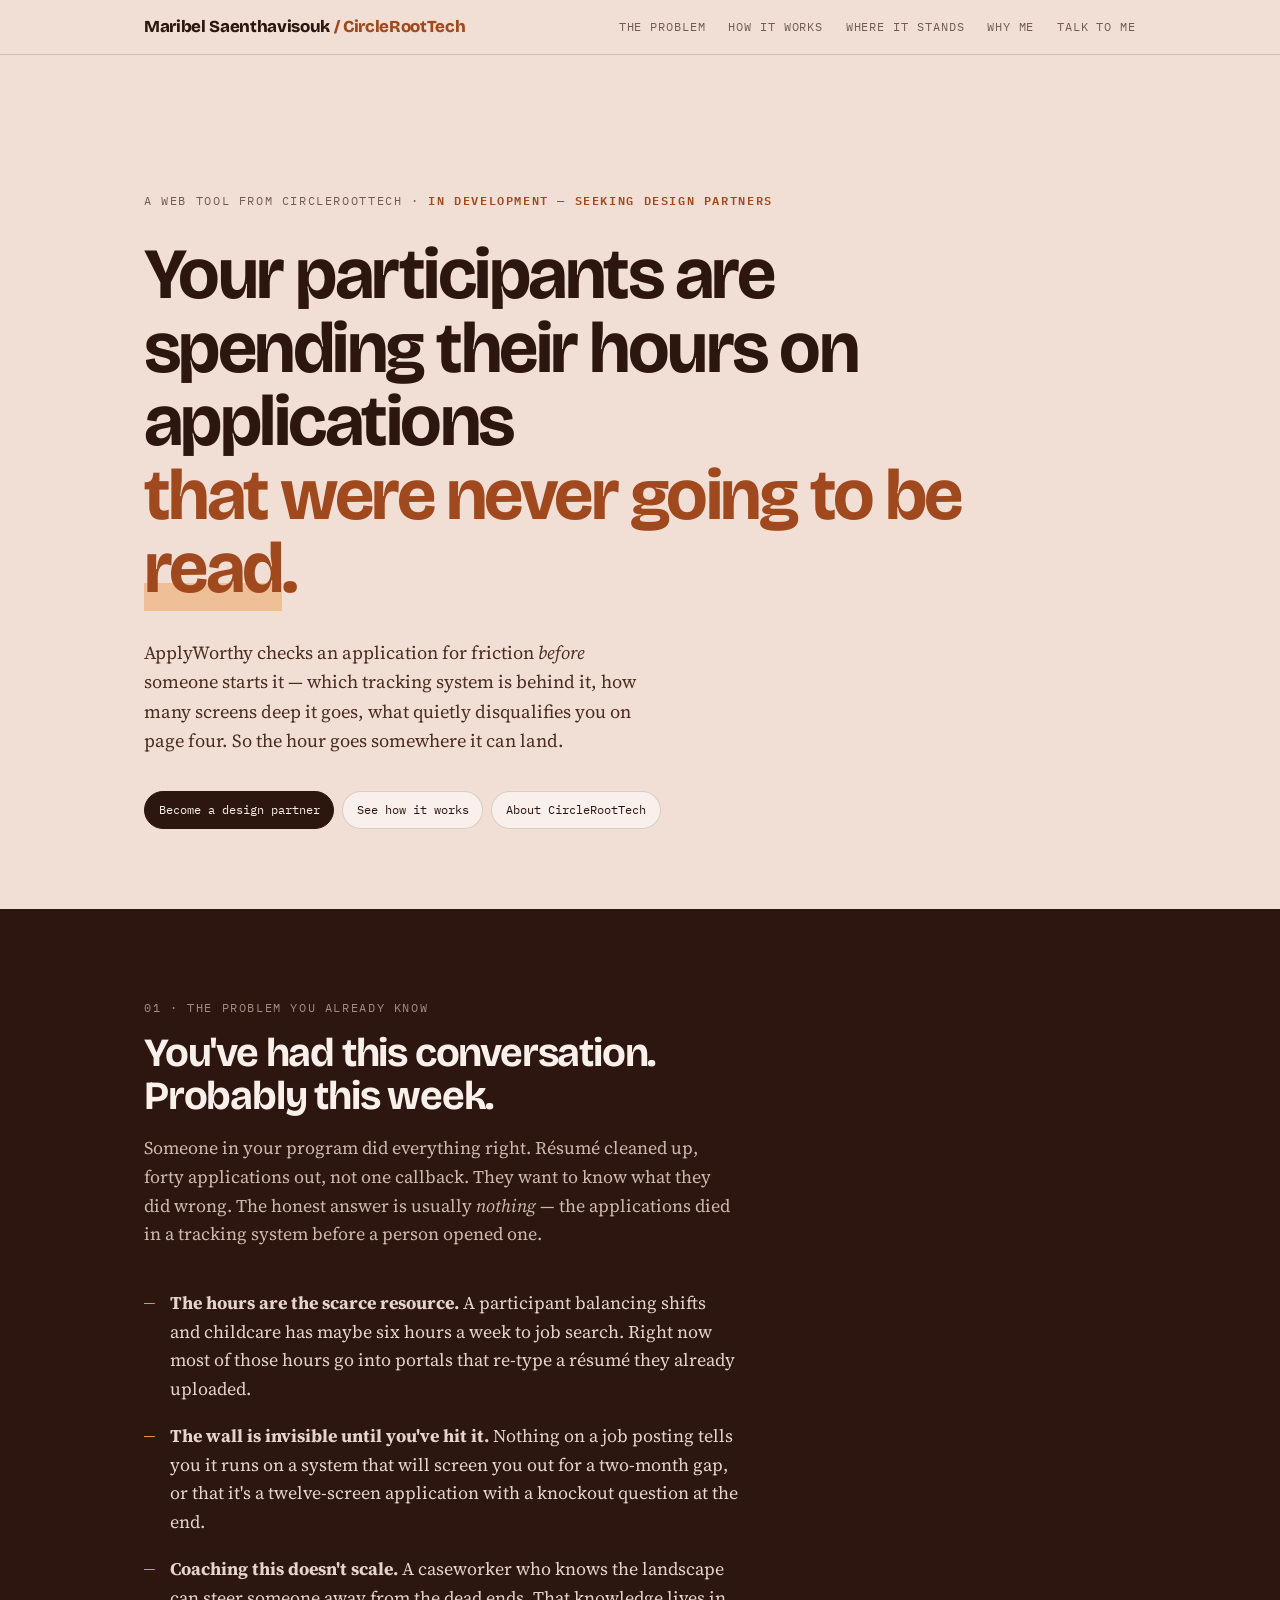
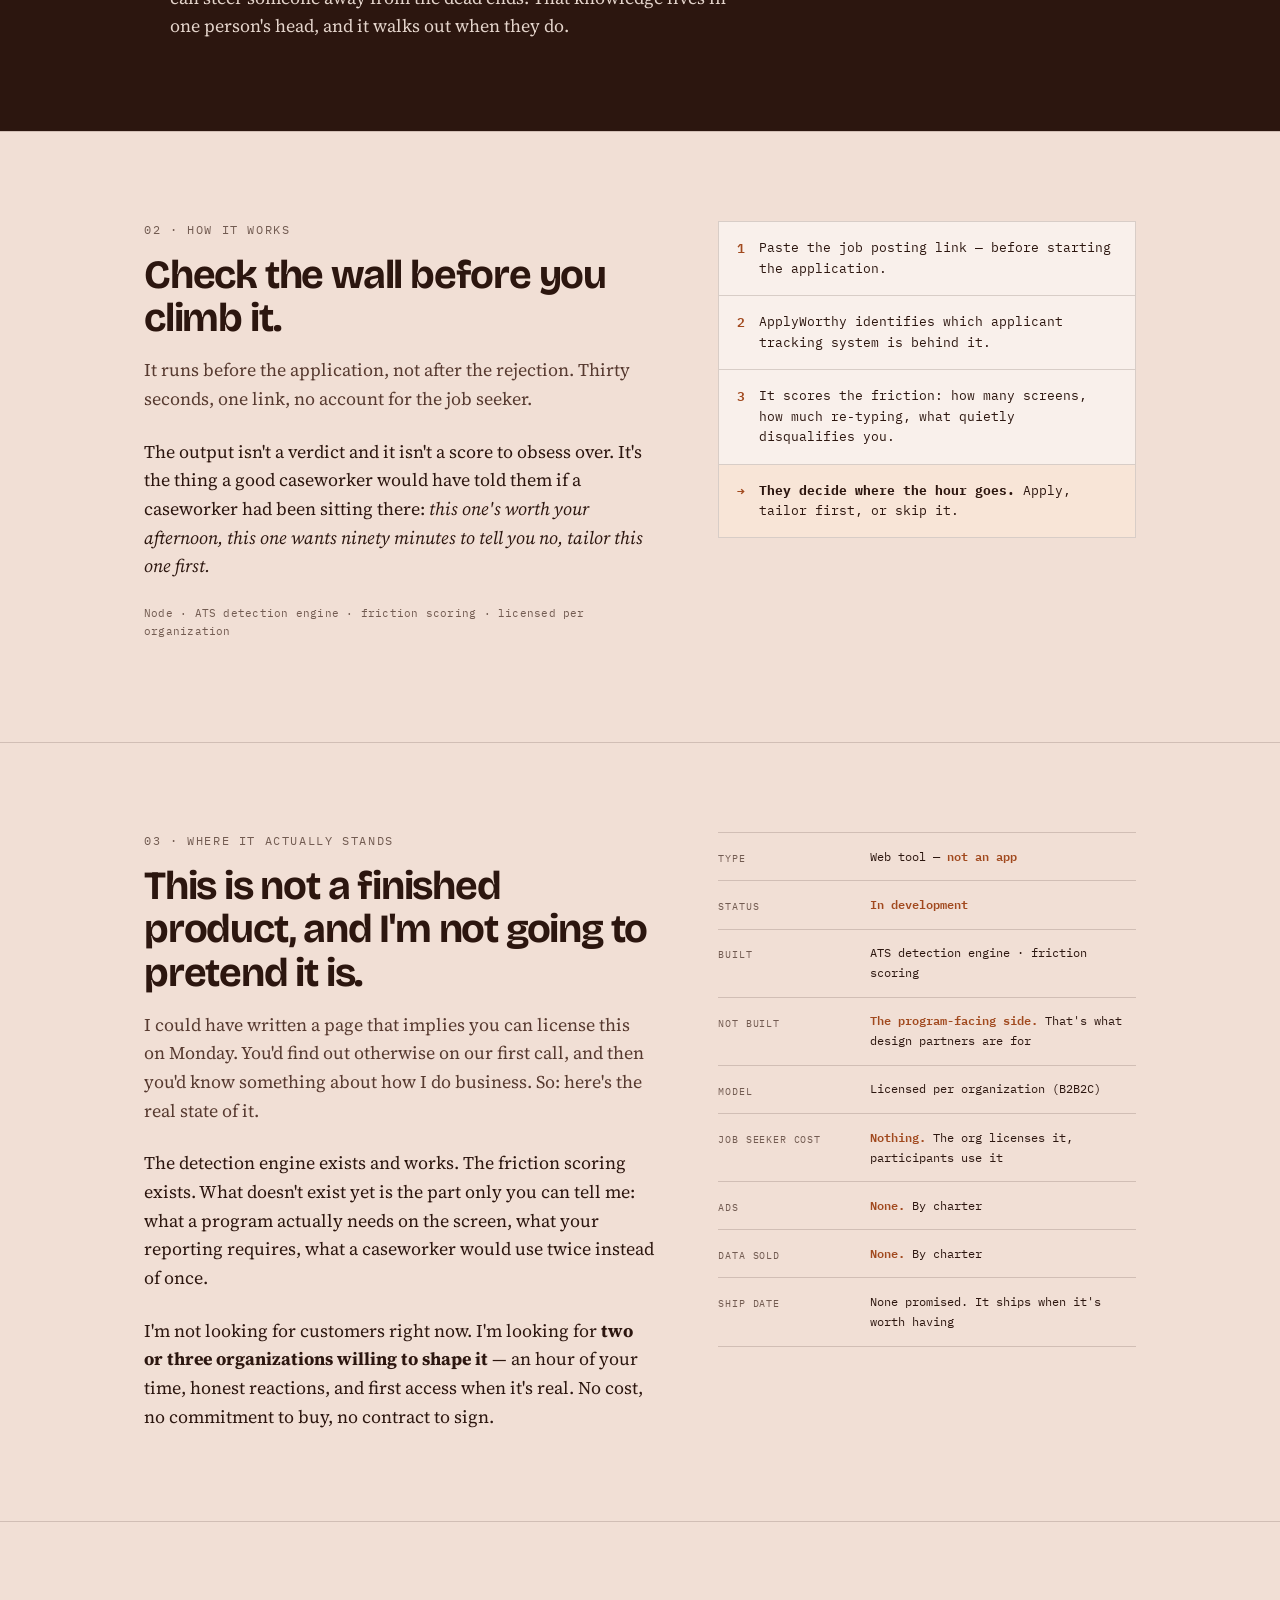
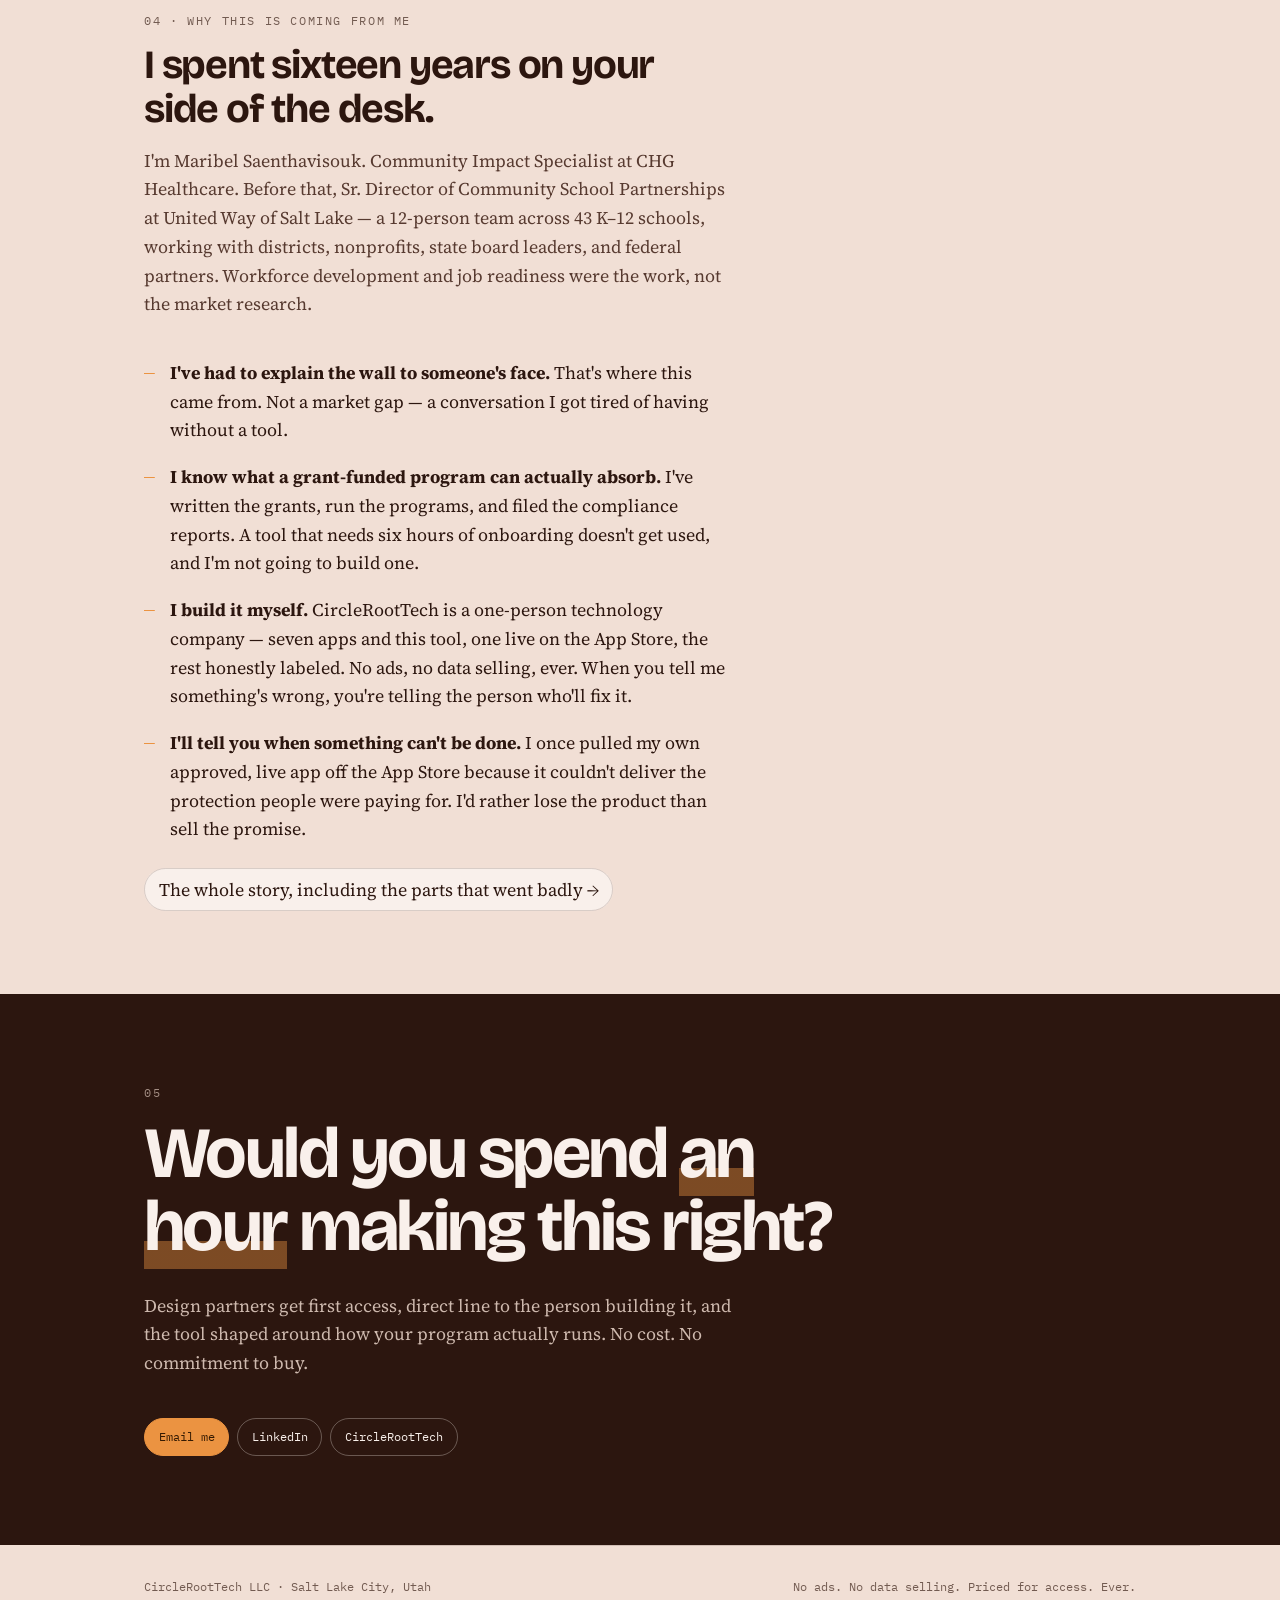
==== applyworthy.html @ 852f0bb0 "Add files via upload" ====
<!DOCTYPE html>
<html lang="en">
<head>
<meta charset="utf-8">
<meta name="viewport" content="width=device-width, initial-scale=1">
<title>ApplyWorthy — know the wall before you spend an hour on it</title>
<meta name="description" content="ApplyWorthy checks an application for friction before a job seeker starts it. A web tool from CircleRootTech LLC, licensed to workforce-development organizations. In development — seeking design partners.">
<meta property="og:title" content="ApplyWorthy — a pre-application tool for workforce-development programs">
<meta property="og:description" content="Your participants are spending their hours on applications that were never going to be read. In development. Looking for design partners.">
<meta property="og:type" content="website">

<link rel="preconnect" href="https://fonts.googleapis.com">
<link rel="preconnect" href="https://fonts.gstatic.com" crossorigin>
<link href="https://fonts.googleapis.com/css2?family=Bricolage+Grotesque:opsz,wght@12..96,500;12..96,700;12..96,800&family=Source+Serif+4:ital,opsz,wght@0,8..60,400;0,8..60,600;1,8..60,400&family=IBM+Plex+Mono:wght@400;500;600&display=swap" rel="stylesheet">
<link rel="stylesheet" href="styles.css">
</head>
<body>

<header class="plate">
  <div class="wrap plate__inner">
    <a class="mark" href="index.html">Maribel Saenthavisouk <span>/ CircleRootTech</span></a>
    <nav>
      <a href="#problem">The problem</a>
      <a href="#how">How it works</a>
      <a href="#honest">Where it stands</a>
      <a href="#why">Why me</a>
      <a href="#talk">Talk to me</a>
    </nav>
  </div>
</header>

<main id="top">

  <!-- HERO -->
  <section class="hero wrap">
    <p class="eyebrow rise">A web tool from CircleRootTech &middot; <b>In development — seeking design partners</b></p>
    <h1 class="thesis rise" style="max-width:20ch">
      Your participants are spending their hours on applications
      <span class="turn">that were never going to be <em>read</em>.</span>
    </h1>
    <p class="hero__sub rise">
      ApplyWorthy checks an application for friction <em>before</em> someone starts it — which
      tracking system is behind it, how many screens deep it goes, what quietly disqualifies you
      on page four. So the hour goes somewhere it can land.
    </p>
    <div class="hero__chips rise">
      <a class="chip chip--go" href="#talk">Become a design partner</a>
      <a class="chip" href="#how">See how it works</a>
      <a class="chip" href="index.html">About CircleRootTech</a>
    </div>
  </section>

  <!-- PROBLEM -->
  <section class="band band--dark" id="problem">
    <div class="wrap">
      <p class="kicker">01 &middot; The problem you already know</p>
      <h2 class="h2">You've had this conversation. Probably this week.</h2>
      <p class="lede">
        Someone in your program did everything right. Résumé cleaned up, forty applications out,
        not one callback. They want to know what they did wrong. The honest answer is usually
        <em>nothing</em> — the applications died in a tracking system before a person opened one.
      </p>

      <ul class="charter" style="color:var(--on-dark-1)">
        <li><b>The hours are the scarce resource.</b> A participant balancing shifts and childcare has maybe six hours a week to job search. Right now most of those hours go into portals that re-type a résumé they already uploaded.</li>
        <li><b>The wall is invisible until you've hit it.</b> Nothing on a job posting tells you it runs on a system that will screen you out for a two-month gap, or that it's a twelve-screen application with a knockout question at the end.</li>
        <li><b>Coaching this doesn't scale.</b> A caseworker who knows the landscape can steer someone away from the dead ends. That knowledge lives in one person's head, and it walks out when they do.</li>
      </ul>
    </div>
  </section>

  <!-- HOW -->
  <section class="band" id="how">
    <div class="wrap split">
      <div>
        <p class="kicker">02 &middot; How it works</p>
        <h2 class="h2">Check the wall before you climb it.</h2>
        <p class="lede" style="margin-bottom:1.5rem">
          It runs before the application, not after the rejection. Thirty seconds, one link,
          no account for the job seeker.
        </p>
        <p style="max-width:var(--measure); margin:0 0 1.5rem;">
          The output isn't a verdict and it isn't a score to obsess over. It's the thing a good
          caseworker would have told them if a caseworker had been sitting there: <em>this one's
          worth your afternoon, this one wants ninety minutes to tell you no, tailor this one
          first.</em>
        </p>
        <p class="card__meta" style="padding-top:0">
          Node &middot; ATS detection engine &middot; friction scoring &middot; licensed per organization
        </p>
      </div>

      <div class="flow" aria-label="How ApplyWorthy works">
        <div class="flow__step"><span class="flow__n">1</span><span>Paste the job posting link — before starting the application.</span></div>
        <div class="flow__step"><span class="flow__n">2</span><span>ApplyWorthy identifies which applicant tracking system is behind it.</span></div>
        <div class="flow__step"><span class="flow__n">3</span><span>It scores the friction: how many screens, how much re-typing, what quietly disqualifies you.</span></div>
        <div class="flow__step flow__step--out"><span class="flow__n">→</span><span><b>They decide where the hour goes.</b> Apply, tailor first, or skip it.</span></div>
      </div>
    </div>
  </section>

  <!-- HONEST -->
  <section class="band" id="honest">
    <div class="wrap split">
      <div>
        <p class="kicker">03 &middot; Where it actually stands</p>
        <h2 class="h2">This is not a finished product, and I'm not going to pretend it is.</h2>
        <p class="lede" style="margin-bottom:1.5rem">
          I could have written a page that implies you can license this on Monday. You'd find out
          otherwise on our first call, and then you'd know something about how I do business.
          So: here's the real state of it.
        </p>
        <p style="max-width:var(--measure); margin:0 0 1.5rem;">
          The detection engine exists and works. The friction scoring exists. What doesn't exist
          yet is the part only you can tell me: what a program actually needs on the screen, what
          your reporting requires, what a caseworker would use twice instead of once.
        </p>
        <p style="max-width:var(--measure); margin:0;">
          I'm not looking for customers right now. I'm looking for <b>two or three organizations
          willing to shape it</b> — an hour of your time, honest reactions, and first access when
          it's real. No cost, no commitment to buy, no contract to sign.
        </p>
      </div>

      <dl class="spec" aria-label="ApplyWorthy at a glance">
        <div><dt>Type</dt><dd>Web tool &mdash; <b>not an app</b></dd></div>
        <div><dt>Status</dt><dd><b>In development</b></dd></div>
        <div><dt>Built</dt><dd>ATS detection engine &middot; friction scoring</dd></div>
        <div><dt>Not built</dt><dd><b>The program-facing side.</b> That's what design partners are for</dd></div>
        <div><dt>Model</dt><dd>Licensed per organization (B2B2C)</dd></div>
        <div><dt>Job seeker cost</dt><dd><b>Nothing.</b> The org licenses it, participants use it</dd></div>
        <div><dt>Ads</dt><dd><b>None.</b> By charter</dd></div>
        <div><dt>Data sold</dt><dd><b>None.</b> By charter</dd></div>
        <div><dt>Ship date</dt><dd>None promised. It ships when it's worth having</dd></div>
      </dl>
    </div>
  </section>

  <!-- WHY ME -->
  <section class="band" id="why">
    <div class="wrap">
      <p class="kicker">04 &middot; Why this is coming from me</p>
      <h2 class="h2">I spent sixteen years on your side of the desk.</h2>
      <p class="lede">
        I'm Maribel Saenthavisouk. Community Impact Specialist at CHG Healthcare. Before that,
        Sr. Director of Community School Partnerships at United Way of Salt Lake — a 12-person team
        across 43 K&ndash;12 schools, working with districts, nonprofits, state board leaders, and
        federal partners. Workforce development and job readiness were the work, not the market
        research.
      </p>

      <ul class="charter">
        <li><b>I've had to explain the wall to someone's face.</b> That's where this came from. Not a market gap — a conversation I got tired of having without a tool.</li>
        <li><b>I know what a grant-funded program can actually absorb.</b> I've written the grants, run the programs, and filed the compliance reports. A tool that needs six hours of onboarding doesn't get used, and I'm not going to build one.</li>
        <li><b>I build it myself.</b> CircleRootTech is a one-person technology company — seven apps and this tool, one live on the App Store, the rest honestly labeled. No ads, no data selling, ever. When you tell me something's wrong, you're telling the person who'll fix it.</li>
        <li><b>I'll tell you when something can't be done.</b> I once pulled my own approved, live app off the App Store because it couldn't deliver the protection people were paying for. I'd rather lose the product than sell the promise.</li>
      </ul>

      <p style="max-width:var(--measure); margin:2rem 0 0;">
        <a class="chip" href="index.html">The whole story, including the parts that went badly →</a>
      </p>
    </div>
  </section>

  <!-- TALK -->
  <section class="band band--dark close" id="talk">
    <div class="wrap">
      <p class="kicker">05</p>
      <h2 class="thesis" style="font-size:clamp(1.9rem,1rem+3.6vw,3.2rem)">
        Would you spend <em>an hour</em> making this right?
      </h2>
      <p class="lede" style="margin-top:1.75rem; color:var(--on-dark-2);">
        Design partners get first access, direct line to the person building it, and the tool
        shaped around how your program actually runs. No cost. No commitment to buy.
      </p>
      <div class="hero__chips" style="margin-top:1.5rem">
        <a class="chip chip--go" href="mailto:thecirclerootechllc@gmail.com?subject=ApplyWorthy%20design%20partner" style="background:var(--amber); color:var(--on-accent); border-color:var(--amber)">Email me</a>
        <a class="chip" href="https://www.linkedin.com/in/maribel-saenthavisouk-1b42bb58" style="background:transparent; color:var(--paper-hi); border-color:rgba(249,240,235,.3)">LinkedIn</a>
        <a class="chip" href="index.html" style="background:transparent; color:var(--paper-hi); border-color:rgba(249,240,235,.3)">CircleRootTech</a>
      </div>
    </div>
  </section>

</main>

<footer class="wrap foot">
  <span>CircleRootTech LLC &middot; Salt Lake City, Utah</span>
  <span>No ads. No data selling. Priced for access. Ever.</span>
</footer>

</body>
</html>
---- styles.css ----
/* CircleRootTech design system — see DESIGN.md. Shared by every page. */
:root{
    /* One warm arc, hue 38°–60°. Position on the arc is a function of
       lightness: the darker the tone, the redder; the lighter, the more
       golden. The accent sits one step past the top. Nothing is off-family.
       All text pairings verified WCAG AA. */
    --ink:      #2C160F;  /* L.23  H38  — text, dark bands   */
    --rust:     #79371B;  /* L.42  H42  — depth              */
    --clay:     #A1491E;  /* L.51  H44  — the primary        */
    --stone:    #725B51;  /* L.49  H45  — secondary text     */
    --paper:    #F1DFD5;  /* L.92  H51  — the base           */
    --paper-hi: #F9F0EB;  /* L.96  H51  — raised surfaces    */
    --amber:    #EB9341;  /* L.74  H60  — the one highlight  */

    --text-2:   #573A30;  /* lede on light   */
    --text-3:   #4B2C21;  /* hero sub        */
    --on-dark-1:#E4D4CB;  /* body on ink     */
    --on-dark-2:#CEB9AE;  /* lede on ink     */
    --on-dark-3:#A38D83;  /* labels on ink   */
    --on-accent:#341A02;  /* text on amber   */
    --rule:     rgba(44,22,15,.16);

    --display: "Bricolage Grotesque", system-ui, sans-serif;
    --body:    "Source Serif 4", Georgia, serif;
    --mono:    "IBM Plex Mono", ui-monospace, monospace;

    --measure: 66ch;
    --gutter:  clamp(1.25rem, 5vw, 4.5rem);
  }

  *,*::before,*::after{ box-sizing:border-box; }
  html{ scroll-behavior:smooth; }
  body{
    margin:0;
    background:var(--paper);
    color:var(--ink);
    font-family:var(--body);
    font-size:clamp(1rem, .96rem + .2vw, 1.125rem);
    line-height:1.6;
    -webkit-font-smoothing:antialiased;
  }
  a{ color:inherit; }
  img{ max-width:100%; display:block; }

  .band--dark :focus-visible{ outline-color:var(--amber); }
  :focus-visible{
    outline:2px solid var(--clay);
    outline-offset:3px;
    border-radius:2px;
  }

  .wrap{
    width:100%;
    max-width:1120px;
    margin-inline:auto;
    padding-inline:var(--gutter);
  }

  /* ---------- Nameplate ---------- */
  .plate{
    position:sticky; top:0; z-index:20;
    background:color-mix(in srgb, var(--paper) 88%, transparent);
    backdrop-filter:blur(8px);
    border-bottom:1px solid var(--rule);
  }
  .plate__inner{
    display:flex; align-items:center; justify-content:space-between;
    gap:1rem; padding-block:.85rem;
  }
  .mark{
    font-family:var(--display);
    font-weight:800;
    font-size:1.05rem;
    letter-spacing:-.02em;
    text-decoration:none;
  }
  .mark span{ color:var(--clay); }
  .plate nav{
    display:flex; gap:1.4rem;
    font-family:var(--mono);
    font-size:.72rem;
    text-transform:uppercase;
    letter-spacing:.08em;
  }
  .plate nav a{ text-decoration:none; color:var(--stone); padding-block:.25rem; }
  .plate nav a:hover{ color:var(--ink); }
  @media (max-width:720px){ .plate nav{ display:none; } }

  /* ---------- Hero ---------- */
  .hero{ padding-block:clamp(4rem,11vw,8.5rem) clamp(3rem,7vw,5rem); }
  .eyebrow{
    font-family:var(--mono);
    font-size:.72rem;
    letter-spacing:.14em;
    text-transform:uppercase;
    color:var(--stone);
    margin:0 0 1.75rem;
  }
  .eyebrow b{ color:var(--clay); font-weight:600; }

  .thesis{
    font-family:var(--display);
    font-weight:700;
    font-size:clamp(2.15rem, 1rem + 5.4vw, 4.5rem);
    line-height:1.02;
    letter-spacing:-.035em;
    margin:0;
    max-width:19ch;
  }
  .thesis .turn{
    display:block;
    color:var(--clay);
  }
  .thesis em{
    font-style:normal;
    background:linear-gradient(transparent 68%, rgba(235,147,65,.42) 68%);
  }

  .hero__sub{
    margin:2rem 0 0;
    max-width:56ch;
    font-size:1.15rem;
    color:var(--text-3);
  }
  .hero__chips{
    display:flex; flex-wrap:wrap; gap:.5rem;
    margin-top:2.25rem;
    font-family:var(--mono);
    font-size:.78rem;
  }
  .chip{
    text-decoration:none;
    border:1px solid var(--rule);
    background:var(--paper-hi);
    padding:.5rem .85rem;
    border-radius:999px;
    color:var(--ink);
    transition:border-color .15s ease, transform .15s ease;
  }
  .chip:hover{ border-color:var(--clay); transform:translateY(-1px); }
  .chip--go{ background:var(--ink); color:var(--paper-hi); border-color:var(--ink); }

  /* page-load sequence (the only orchestrated motion on the page) */
  .rise{ opacity:0; transform:translateY(10px); animation:rise .7s cubic-bezier(.2,.7,.3,1) forwards; }
  .rise:nth-child(1){ animation-delay:.05s }
  .rise:nth-child(2){ animation-delay:.16s }
  .rise:nth-child(3){ animation-delay:.28s }
  .rise:nth-child(4){ animation-delay:.4s }
  @keyframes rise{ to{ opacity:1; transform:none; } }
  @media (prefers-reduced-motion:reduce){
    html{ scroll-behavior:auto; }
    .rise{ opacity:1; transform:none; animation:none; }
    .chip:hover{ transform:none; }
  }

  /* ---------- Section furniture ---------- */
  .band{ padding-block:clamp(3.5rem,7vw,6rem); border-top:1px solid var(--rule); }
  .band--dark{ background:var(--ink); color:var(--paper-hi); border-top:none; }
  .band--dark .lede{ color:var(--on-dark-2); }
  .band--dark .h2{ color:var(--paper-hi); }
  .band--dark .kicker{ color:var(--on-dark-3); }

  .kicker{
    font-family:var(--mono);
    font-size:.72rem;
    letter-spacing:.14em;
    text-transform:uppercase;
    color:var(--stone);
    margin:0 0 .9rem;
  }
  .h2{
    font-family:var(--display);
    font-weight:700;
    font-size:clamp(1.6rem, 1.1rem + 1.9vw, 2.5rem);
    letter-spacing:-.03em;
    line-height:1.08;
    margin:0 0 1rem;
    max-width:20ch;
  }
  .lede{ margin:0 0 2.5rem; max-width:var(--measure); color:var(--text-2); }

  /* ---------- Ledger (signature) ---------- */
  .ledger{
    font-family:var(--mono);
    font-size:.82rem;
    line-height:1.5;
    border-top:1px solid rgba(249,240,235,.16);
  }
  .row{
    display:grid;
    grid-template-columns:6.5rem 7.5rem 1fr;
    gap:1rem;
    padding-block:.95rem;
    border-bottom:1px solid rgba(249,240,235,.12);
    align-items:baseline;
  }
  .row__date{ color:var(--on-dark-3); }
  .row__app{ font-weight:600; letter-spacing:-.01em; }
  .row__what{ color:var(--on-dark-1); font-weight:400; }
  .row__what b{ color:var(--paper-hi); font-weight:500; }
  .verdict{
    display:inline-block;
    font-size:.68rem;
    letter-spacing:.1em;
    text-transform:uppercase;
    padding:.1rem .45rem;
    border-radius:3px;
    margin-right:.5rem;
    vertical-align:.05em;
    white-space:nowrap;
  }
  .v-ship{ background:var(--amber); color:var(--on-accent); font-weight:600; }
  .v-fix{  border:1px solid rgba(249,240,235,.35); color:var(--on-dark-2); }
  .v-live{ background:rgba(235,147,65,.16); color:var(--amber); border:1px solid rgba(235,147,65,.45); }
  @media (max-width:720px){
    .row{ grid-template-columns:1fr; gap:.3rem; padding-block:1.1rem; }
    .row__date{ font-size:.72rem; letter-spacing:.08em; }
  }
  .ledger__note{
    font-family:var(--mono);
    font-size:.72rem;
    color:var(--on-dark-3);
    margin-top:1.5rem;
    max-width:60ch;
    line-height:1.7;
  }

  /* ---------- App grid ---------- */
  .grid{
    display:grid;
    grid-template-columns:repeat(auto-fit, minmax(270px,1fr));
    gap:1px;
    background:var(--rule);
    border:1px solid var(--rule);
  }
  .card{
    background:var(--paper-hi);
    padding:1.75rem 1.5rem;
    display:flex; flex-direction:column; gap:.6rem;
  }
  .card__top{
    display:flex; align-items:center; justify-content:space-between; gap:.75rem;
  }
  .card__name{
    font-family:var(--display);
    font-weight:700;
    font-size:1.2rem;
    letter-spacing:-.02em;
    margin:0;
  }
  .status{
    font-family:var(--mono);
    font-size:.64rem;
    letter-spacing:.1em;
    text-transform:uppercase;
    color:var(--stone);
    white-space:nowrap;
  }
  .status::before{
    content:"";
    display:inline-block;
    width:6px; height:6px; border-radius:50%;
    background:var(--stone);
    margin-right:.4rem;
    vertical-align:.05em;
  }
  .status--live::before{ background:var(--clay); }
  .status--review::before{ background:var(--amber); }
  .status--build::before{ background:transparent; box-shadow:inset 0 0 0 1.5px var(--rust); }
  .card__what{ margin:0; font-size:.95rem; color:var(--text-2); }
  .card__site{
    font-family:var(--mono);
    font-size:.7rem;
    letter-spacing:.04em;
    text-decoration:none;
    color:var(--clay);
    border-bottom:1px solid rgba(161,73,30,.35);
    padding-bottom:1px;
    align-self:flex-start;
    transition:border-color .15s ease;
  }
  .card__site:hover{ border-color:var(--clay); }

  .card__meta{
    margin-top:auto; padding-top:1rem;
    font-family:var(--mono); font-size:.7rem; color:var(--stone);
    letter-spacing:.02em;
  }

  /* ---------- Spotlight ---------- */
  .split{
    display:grid;
    grid-template-columns:1.1fr .9fr;
    gap:clamp(2rem,5vw,4rem);
    align-items:start;
  }
  @media (max-width:860px){ .split{ grid-template-columns:1fr; } }

  .flow{
    font-family:var(--mono);
    font-size:.8rem;
    border:1px solid var(--rule);
    background:var(--paper-hi);
  }
  .flow__step{
    padding:1rem 1.1rem;
    border-bottom:1px solid var(--rule);
    display:flex; gap:.9rem; align-items:flex-start;
  }
  .flow__step:last-child{ border-bottom:none; }
  .flow__n{ color:var(--clay); font-weight:600; }
  .flow__step--out{ background:rgba(235,147,65,.12); }

  /* ---------- Company spec sheet ---------- */
  .spec{
    font-family:var(--mono);
    font-size:.78rem;
    border-top:1px solid var(--rule);
    margin:0;
  }
  .spec > div{
    display:grid;
    grid-template-columns:8.5rem 1fr;
    gap:1rem;
    padding-block:.85rem;
    border-bottom:1px solid var(--rule);
  }
  .spec dt{
    color:var(--stone);
    letter-spacing:.08em;
    text-transform:uppercase;
    font-size:.65rem;
    padding-top:.2rem;
  }
  .spec dd{ margin:0; }
  .spec dd b{ font-weight:600; color:var(--clay); }
  @media (max-width:520px){
    .spec > div{ grid-template-columns:1fr; gap:.2rem; }
  }

  /* ---------- Charter ---------- */
  .charter{ list-style:none; margin:0; padding:0; max-width:var(--measure); }
  .charter li{ position:relative; padding:0 0 1.15rem 1.6rem; }
  .charter li::before{
    content:"—";
    position:absolute; left:0; top:0;
    color:var(--amber);
    font-family:var(--mono);
  }
  .charter li:last-child{ padding-bottom:0; }

  /* ---------- Stack ---------- */
  .stack{
    display:grid;
    grid-template-columns:repeat(auto-fit,minmax(210px,1fr));
    gap:2rem;
  }
  .stack h3{
    font-family:var(--mono);
    font-size:.72rem; letter-spacing:.12em; text-transform:uppercase;
    color:var(--stone); font-weight:500;
    margin:0 0 .9rem; padding-bottom:.6rem;
    border-bottom:1px solid var(--rule);
  }
  .stack ul{ list-style:none; margin:0; padding:0; font-size:.95rem; }
  .stack li{ padding-block:.28rem; }

  /* ---------- Close ---------- */
  .close{ text-align:left; }
  .close .thesis{ max-width:16ch; }
  .foot{
    border-top:1px solid var(--rule);
    padding-block:2rem;
    font-family:var(--mono);
    font-size:.72rem;
    color:var(--stone);
    display:flex; justify-content:space-between; gap:1rem; flex-wrap:wrap;
  }
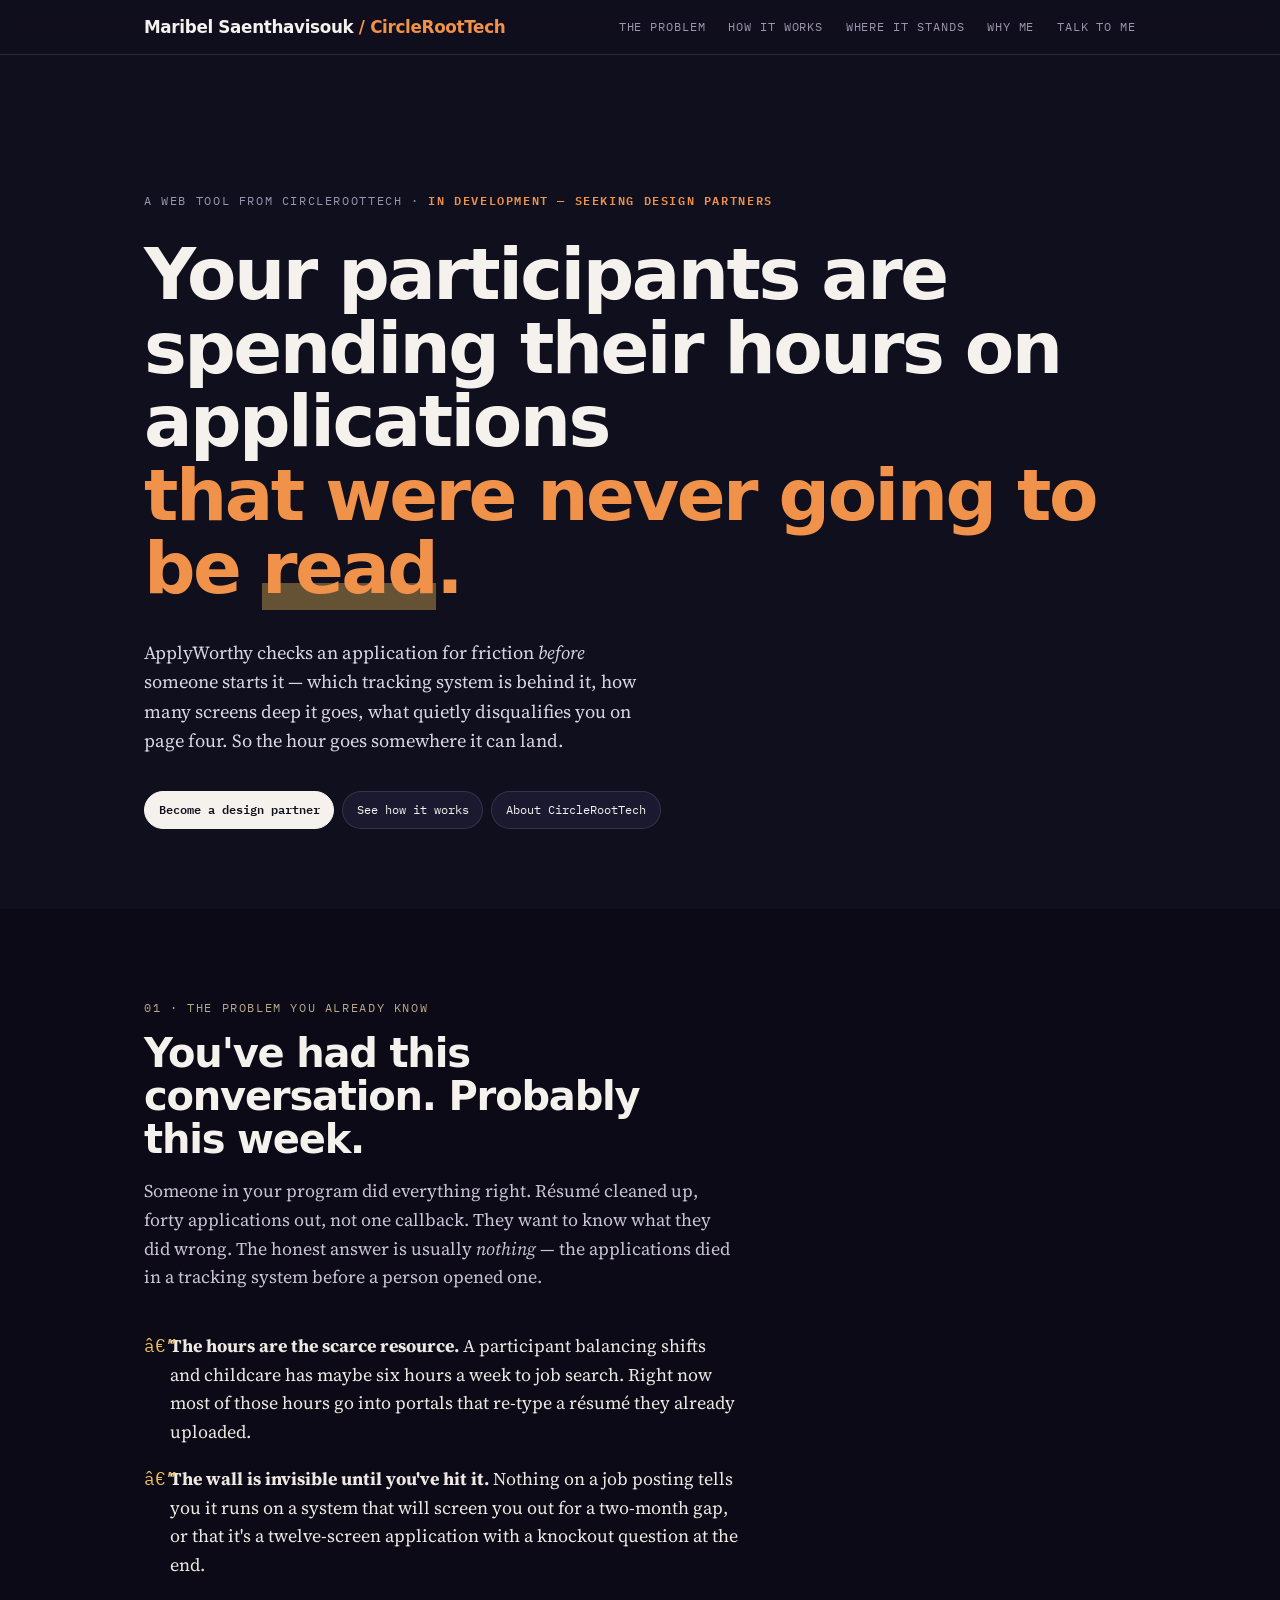
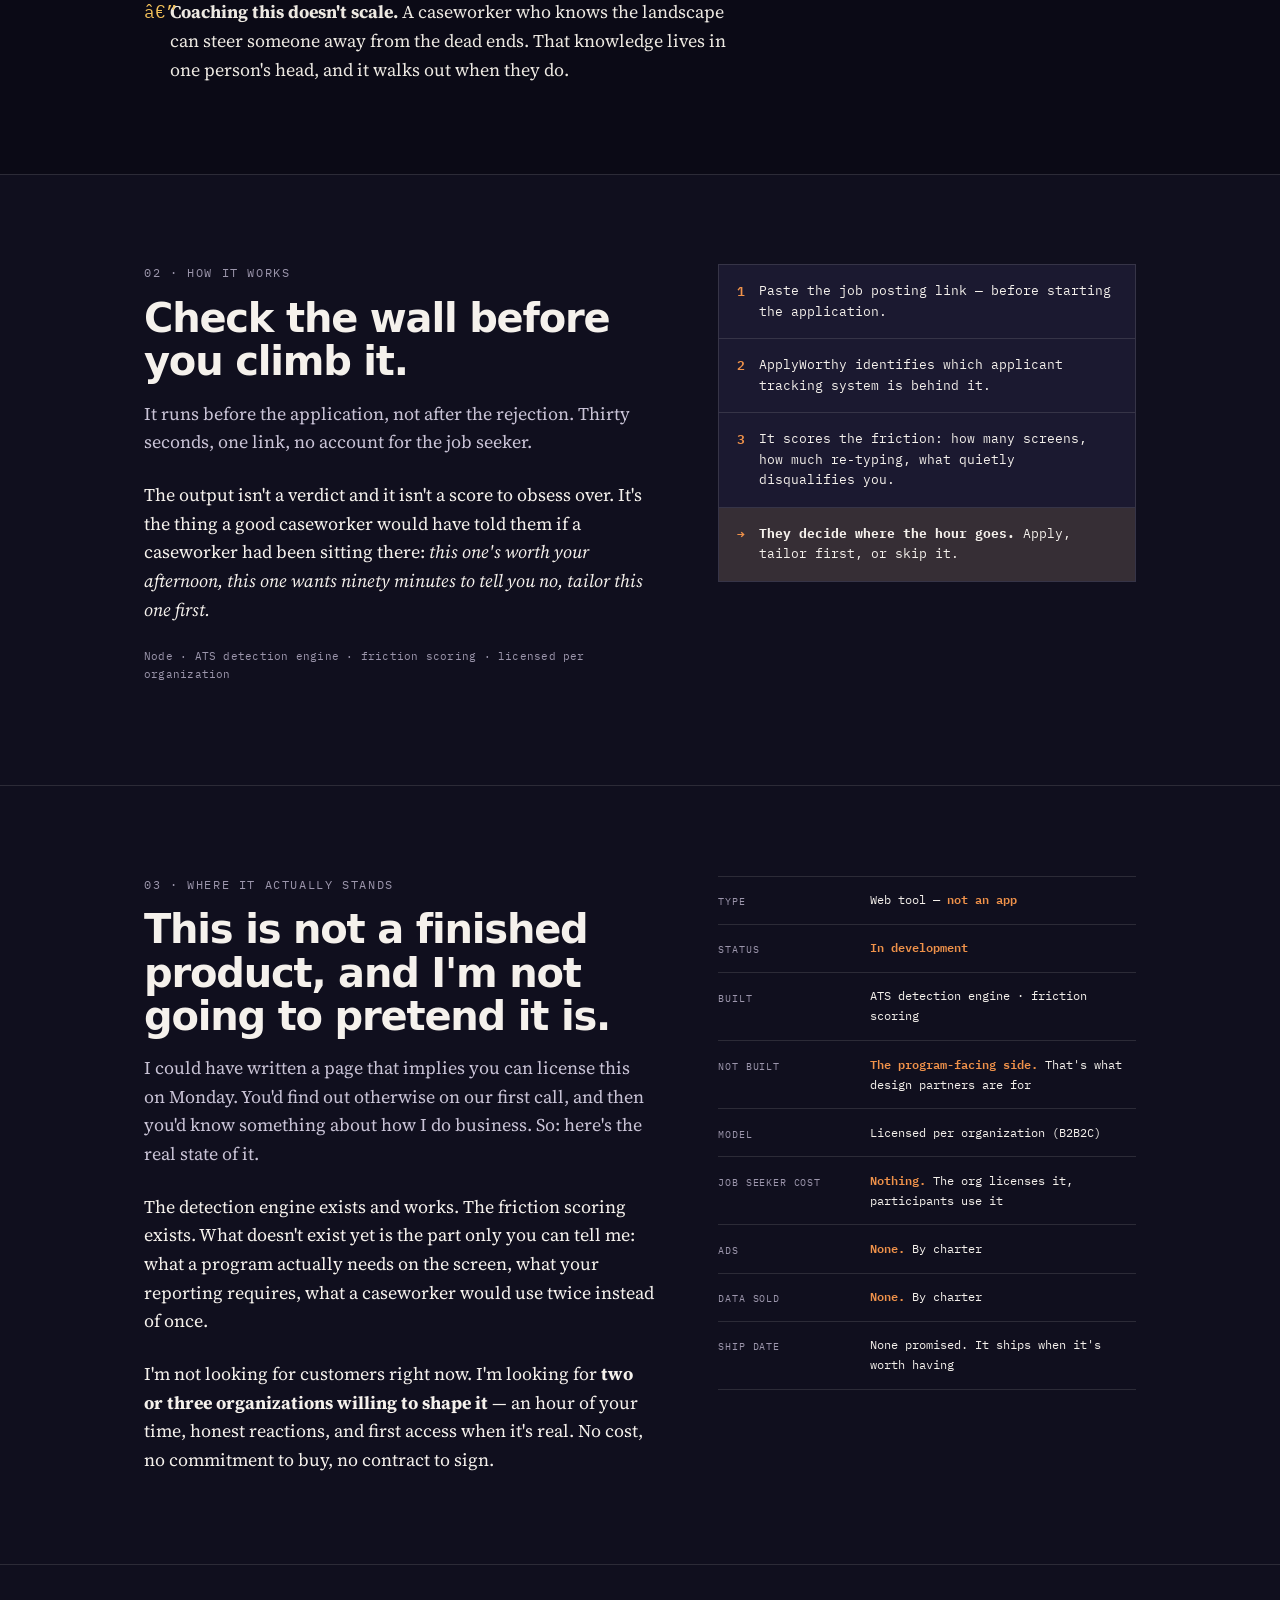
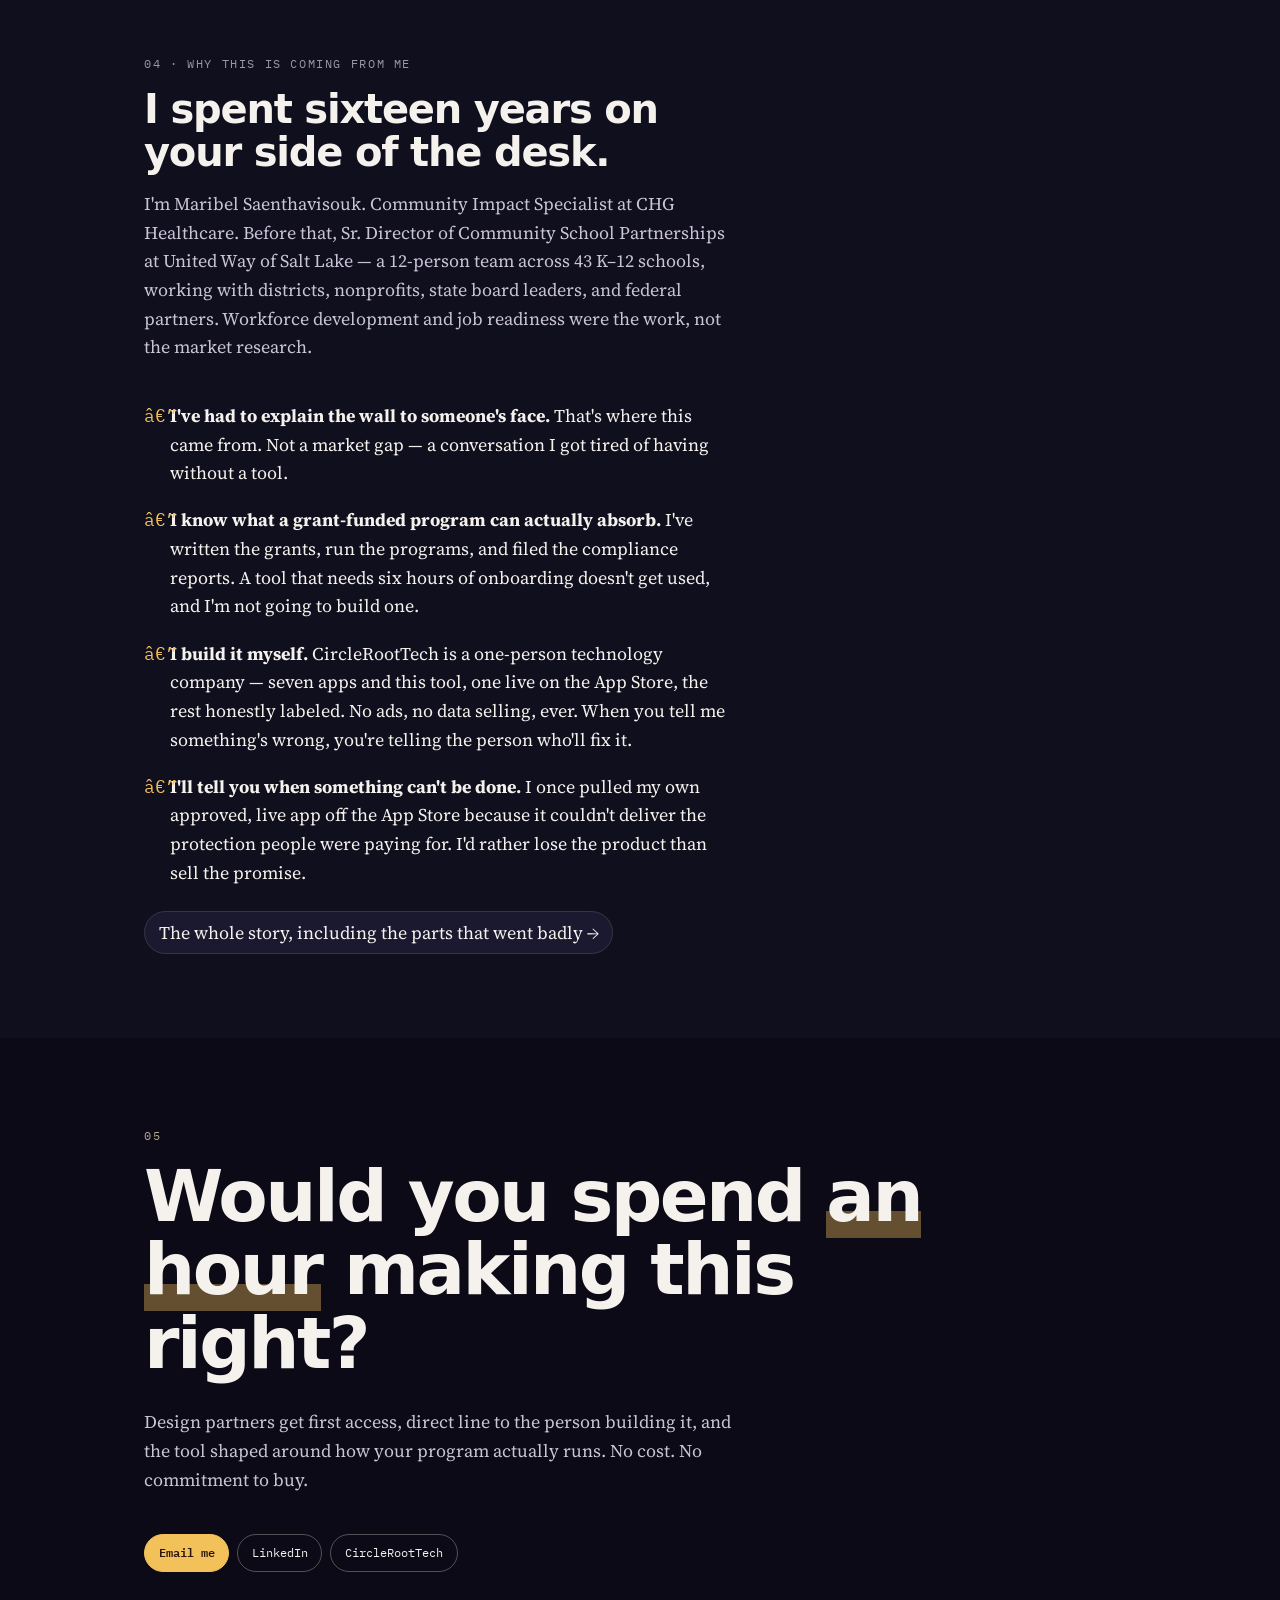
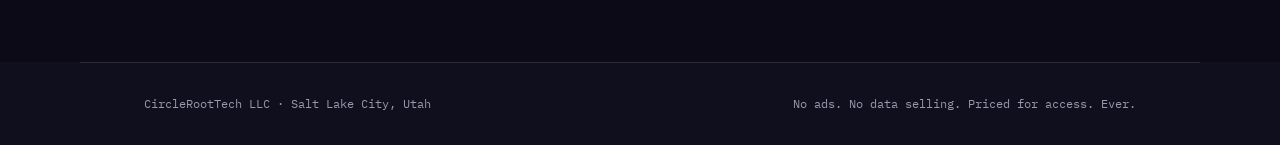
==== commit a4656b2d: "Add files via upload" ====
--- a/applyworthy.html
+++ b/applyworthy.html
@@ -11,7 +11,7 @@
 
 <link rel="preconnect" href="https://fonts.googleapis.com">
 <link rel="preconnect" href="https://fonts.gstatic.com" crossorigin>
-<link href="https://fonts.googleapis.com/css2?family=Bricolage+Grotesque:opsz,wght@12..96,500;12..96,700;12..96,800&family=Source+Serif+4:ital,opsz,wght@0,8..60,400;0,8..60,600;1,8..60,400&family=IBM+Plex+Mono:wght@400;500;600&display=swap" rel="stylesheet">
+<link href="https://fonts.googleapis.com/css2?family=Inter:wght@500;700;800&family=Source+Serif+4:ital,opsz,wght@0,8..60,400;0,8..60,600;1,8..60,400&family=IBM+Plex+Mono:wght@400;500;600&display=swap" rel="stylesheet">
 <link rel="stylesheet" href="styles.css">
 </head>
 <body>
@@ -175,8 +175,8 @@
       </p>
       <div class="hero__chips" style="margin-top:1.5rem">
         <a class="chip chip--go" href="mailto:thecirclerootechllc@gmail.com?subject=ApplyWorthy%20design%20partner" style="background:var(--amber); color:var(--on-accent); border-color:var(--amber)">Email me</a>
-        <a class="chip" href="https://www.linkedin.com/in/maribel-saenthavisouk-1b42bb58" style="background:transparent; color:var(--paper-hi); border-color:rgba(249,240,235,.3)">LinkedIn</a>
-        <a class="chip" href="index.html" style="background:transparent; color:var(--paper-hi); border-color:rgba(249,240,235,.3)">CircleRootTech</a>
+        <a class="chip" href="https://www.linkedin.com/in/maribel-saenthavisouk-1b42bb58" style="background:transparent; color:var(--paper-hi); border-color:rgba(245,241,236,.3)">LinkedIn</a>
+        <a class="chip" href="index.html" style="background:transparent; color:var(--paper-hi); border-color:rgba(245,241,236,.3)">CircleRootTech</a>
       </div>
     </div>
   </section>
--- a/styles.css
+++ b/styles.css
@@ -1,24 +1,34 @@
-/* CircleRootTech design system — see DESIGN.md. Shared by every page. */
+/* CircleRootTech design system â€” see DESIGN.md. Shared by every page.
+   Palette v2 â€” navy + coralâ†’orangeâ†’gold, derived from the Circle Root Tech
+   mark (heart-into-tree, warm gradient on deep navy). Replaces the earlier
+   warm-paper "one arc" system. See DESIGN.md Â§3 for the rationale and the
+   accessibility numbers. */
 :root{
-    /* One warm arc, hue 38°–60°. Position on the arc is a function of
-       lightness: the darker the tone, the redder; the lighter, the more
-       golden. The accent sits one step past the top. Nothing is off-family.
-       All text pairings verified WCAG AA. */
-    --ink:      #2C160F;  /* L.23  H38  — text, dark bands   */
-    --rust:     #79371B;  /* L.42  H42  — depth              */
-    --clay:     #A1491E;  /* L.51  H44  — the primary        */
-    --stone:    #725B51;  /* L.49  H45  — secondary text     */
-    --paper:    #F1DFD5;  /* L.92  H51  — the base           */
-    --paper-hi: #F9F0EB;  /* L.96  H51  — raised surfaces    */
-    --amber:    #EB9341;  /* L.74  H60  — the one highlight  */
-
-    --text-2:   #573A30;  /* lede on light   */
-    --text-3:   #4B2C21;  /* hero sub        */
-    --on-dark-1:#E4D4CB;  /* body on ink     */
-    --on-dark-2:#CEB9AE;  /* lede on ink     */
-    --on-dark-3:#A38D83;  /* labels on ink   */
-    --on-accent:#341A02;  /* text on amber   */
-    --rule:     rgba(44,22,15,.16);
+    /* Neutrals â€” deep navy base, ivory text. */
+    --bg:       #100F1E;  /* page background                 */
+    --surface:  #1B1930;  /* raised panels â€” cards, flow box  */
+    --bg-deep:  #0B0A16;  /* deeper navy â€” the dark bands     */
+
+    /* The gradient, as three fixed stops (not a formula â€” see DESIGN.md). */
+    --coral:    #EF6F63;  /* heart, upper-left  â€” corrections only */
+    --clay:     #F0924A;  /* the primary â€” links, marks, CTAs      */
+    --amber:    #F3C15A;  /* the one highlight â€” spend it sparingly */
+    --rust:     #D9603F;  /* depth â€” "in development" ring only    */
+
+    /* Text, in descending emphasis. */
+    --ink:      #F5F1EC;  /* primary text                     */
+    --stone:    #9C96AC;  /* secondary text, labels, meta      */
+    --text-2:   #C9C3D6;  /* lede / body copy                 */
+    --text-3:   #DAD5E4;  /* hero sub â€” a touch brighter       */
+
+    /* Kept for band--dark contexts (ledger, contact, CTA closes). */
+    --paper-hi: #F5F1EC;  /* light text/border on dark bands   */
+    --on-dark-1:#EDE9E2;  /* charter body on dark bands        */
+    --on-dark-2:#C9C3D6;  /* lede on dark bands                */
+    --on-dark-3:#B8A98C;  /* kickers on dark bands â€” warm tan, echoes the wordmark's "TECH" label */
+    --on-accent:#2B1608;  /* text sitting on amber/clay chips  */
+
+    --rule:     rgba(245,241,236,.12);
 
     --display: "Bricolage Grotesque", system-ui, sans-serif;
     --body:    "Source Serif 4", Georgia, serif;
@@ -26,13 +36,17 @@
 
     --measure: 66ch;
     --gutter:  clamp(1.25rem, 5vw, 4.5rem);
+
+    /* Back-compat: --paper is the page background token some early markup
+       referenced. Keep it pointed at --bg so nothing silently breaks. */
+    --paper:    var(--bg);
   }
 
   *,*::before,*::after{ box-sizing:border-box; }
   html{ scroll-behavior:smooth; }
   body{
     margin:0;
-    background:var(--paper);
+    background:var(--bg);
     color:var(--ink);
     font-family:var(--body);
     font-size:clamp(1rem, .96rem + .2vw, 1.125rem);
@@ -59,7 +73,7 @@
   /* ---------- Nameplate ---------- */
   .plate{
     position:sticky; top:0; z-index:20;
-    background:color-mix(in srgb, var(--paper) 88%, transparent);
+    background:color-mix(in srgb, var(--bg) 88%, transparent);
     backdrop-filter:blur(8px);
     border-bottom:1px solid var(--rule);
   }
@@ -113,7 +127,7 @@
   }
   .thesis em{
     font-style:normal;
-    background:linear-gradient(transparent 68%, rgba(235,147,65,.42) 68%);
+    background:linear-gradient(transparent 68%, rgba(243,193,90,.38) 68%);
   }
 
   .hero__sub{
@@ -131,14 +145,14 @@
   .chip{
     text-decoration:none;
     border:1px solid var(--rule);
-    background:var(--paper-hi);
+    background:var(--surface);
     padding:.5rem .85rem;
     border-radius:999px;
     color:var(--ink);
     transition:border-color .15s ease, transform .15s ease;
   }
   .chip:hover{ border-color:var(--clay); transform:translateY(-1px); }
-  .chip--go{ background:var(--ink); color:var(--paper-hi); border-color:var(--ink); }
+  .chip--go{ background:var(--ink); color:var(--bg); border-color:var(--ink); font-weight:600; }
 
   /* page-load sequence (the only orchestrated motion on the page) */
   .rise{ opacity:0; transform:translateY(10px); animation:rise .7s cubic-bezier(.2,.7,.3,1) forwards; }
@@ -155,7 +169,7 @@
 
   /* ---------- Section furniture ---------- */
   .band{ padding-block:clamp(3.5rem,7vw,6rem); border-top:1px solid var(--rule); }
-  .band--dark{ background:var(--ink); color:var(--paper-hi); border-top:none; }
+  .band--dark{ background:var(--bg-deep); color:var(--paper-hi); border-top:none; }
   .band--dark .lede{ color:var(--on-dark-2); }
   .band--dark .h2{ color:var(--paper-hi); }
   .band--dark .kicker{ color:var(--on-dark-3); }
@@ -184,14 +198,14 @@
     font-family:var(--mono);
     font-size:.82rem;
     line-height:1.5;
-    border-top:1px solid rgba(249,240,235,.16);
+    border-top:1px solid rgba(245,241,236,.16);
   }
   .row{
     display:grid;
     grid-template-columns:6.5rem 7.5rem 1fr;
     gap:1rem;
     padding-block:.95rem;
-    border-bottom:1px solid rgba(249,240,235,.12);
+    border-bottom:1px solid rgba(245,241,236,.12);
     align-items:baseline;
   }
   .row__date{ color:var(--on-dark-3); }
@@ -210,8 +224,8 @@
     white-space:nowrap;
   }
   .v-ship{ background:var(--amber); color:var(--on-accent); font-weight:600; }
-  .v-fix{  border:1px solid rgba(249,240,235,.35); color:var(--on-dark-2); }
-  .v-live{ background:rgba(235,147,65,.16); color:var(--amber); border:1px solid rgba(235,147,65,.45); }
+  .v-fix{  background:rgba(239,111,99,.14); color:var(--coral); border:1px solid rgba(239,111,99,.4); }
+  .v-live{ background:rgba(243,193,90,.16); color:var(--amber); border:1px solid rgba(243,193,90,.45); }
   @media (max-width:720px){
     .row{ grid-template-columns:1fr; gap:.3rem; padding-block:1.1rem; }
     .row__date{ font-size:.72rem; letter-spacing:.08em; }
@@ -234,7 +248,7 @@
     border:1px solid var(--rule);
   }
   .card{
-    background:var(--paper-hi);
+    background:var(--surface);
     padding:1.75rem 1.5rem;
     display:flex; flex-direction:column; gap:.6rem;
   }
@@ -267,6 +281,7 @@
   .status--live::before{ background:var(--clay); }
   .status--review::before{ background:var(--amber); }
   .status--build::before{ background:transparent; box-shadow:inset 0 0 0 1.5px var(--rust); }
+  .status--platform::before{ background:var(--coral); }
   .card__what{ margin:0; font-size:.95rem; color:var(--text-2); }
   .card__site{
     font-family:var(--mono);
@@ -274,7 +289,7 @@
     letter-spacing:.04em;
     text-decoration:none;
     color:var(--clay);
-    border-bottom:1px solid rgba(161,73,30,.35);
+    border-bottom:1px solid rgba(240,146,74,.4);
     padding-bottom:1px;
     align-self:flex-start;
     transition:border-color .15s ease;
@@ -287,6 +302,44 @@
     letter-spacing:.02em;
   }
 
+  /* ---------- Site preview cards (Platforms section) ---------- */
+  .preview-grid{
+    display:grid;
+    grid-template-columns:repeat(auto-fit, minmax(240px,1fr));
+    gap:1.25rem;
+  }
+  .preview{
+    display:flex; flex-direction:column;
+    border:1px solid var(--rule);
+    border-radius:10px;
+    overflow:hidden;
+    background:var(--surface);
+    text-decoration:none;
+    color:var(--ink);
+    transition:border-color .15s ease, transform .15s ease;
+  }
+  .preview:hover{ border-color:var(--clay); transform:translateY(-2px); }
+  .preview__frame{
+    aspect-ratio:16/10;
+    background:
+      linear-gradient(160deg, rgba(239,111,99,.16), rgba(240,146,74,.12) 45%, rgba(243,193,90,.10)),
+      var(--bg-deep);
+    display:flex; align-items:center; justify-content:center;
+    padding:1.25rem;
+    text-align:center;
+  }
+  .preview__frame span{
+    font-family:var(--mono);
+    font-size:.68rem;
+    letter-spacing:.08em;
+    text-transform:uppercase;
+    color:var(--stone);
+  }
+  .preview__body{ padding:1rem 1.15rem 1.15rem; display:flex; flex-direction:column; gap:.4rem; }
+  .preview__top{ display:flex; align-items:center; justify-content:space-between; gap:.5rem; }
+  .preview__name{ font-family:var(--display); font-weight:700; font-size:1rem; margin:0; }
+  .preview__url{ font-family:var(--mono); font-size:.68rem; color:var(--clay); }
+
   /* ---------- Spotlight ---------- */
   .split{
     display:grid;
@@ -300,7 +353,7 @@
     font-family:var(--mono);
     font-size:.8rem;
     border:1px solid var(--rule);
-    background:var(--paper-hi);
+    background:var(--surface);
   }
   .flow__step{
     padding:1rem 1.1rem;
@@ -309,7 +362,7 @@
   }
   .flow__step:last-child{ border-bottom:none; }
   .flow__n{ color:var(--clay); font-weight:600; }
-  .flow__step--out{ background:rgba(235,147,65,.12); }
+  .flow__step--out{ background:rgba(243,193,90,.12); }
 
   /* ---------- Company spec sheet ---------- */
   .spec{
@@ -342,7 +395,7 @@
   .charter{ list-style:none; margin:0; padding:0; max-width:var(--measure); }
   .charter li{ position:relative; padding:0 0 1.15rem 1.6rem; }
   .charter li::before{
-    content:"—";
+    content:"â€”";
     position:absolute; left:0; top:0;
     color:var(--amber);
     font-family:var(--mono);
